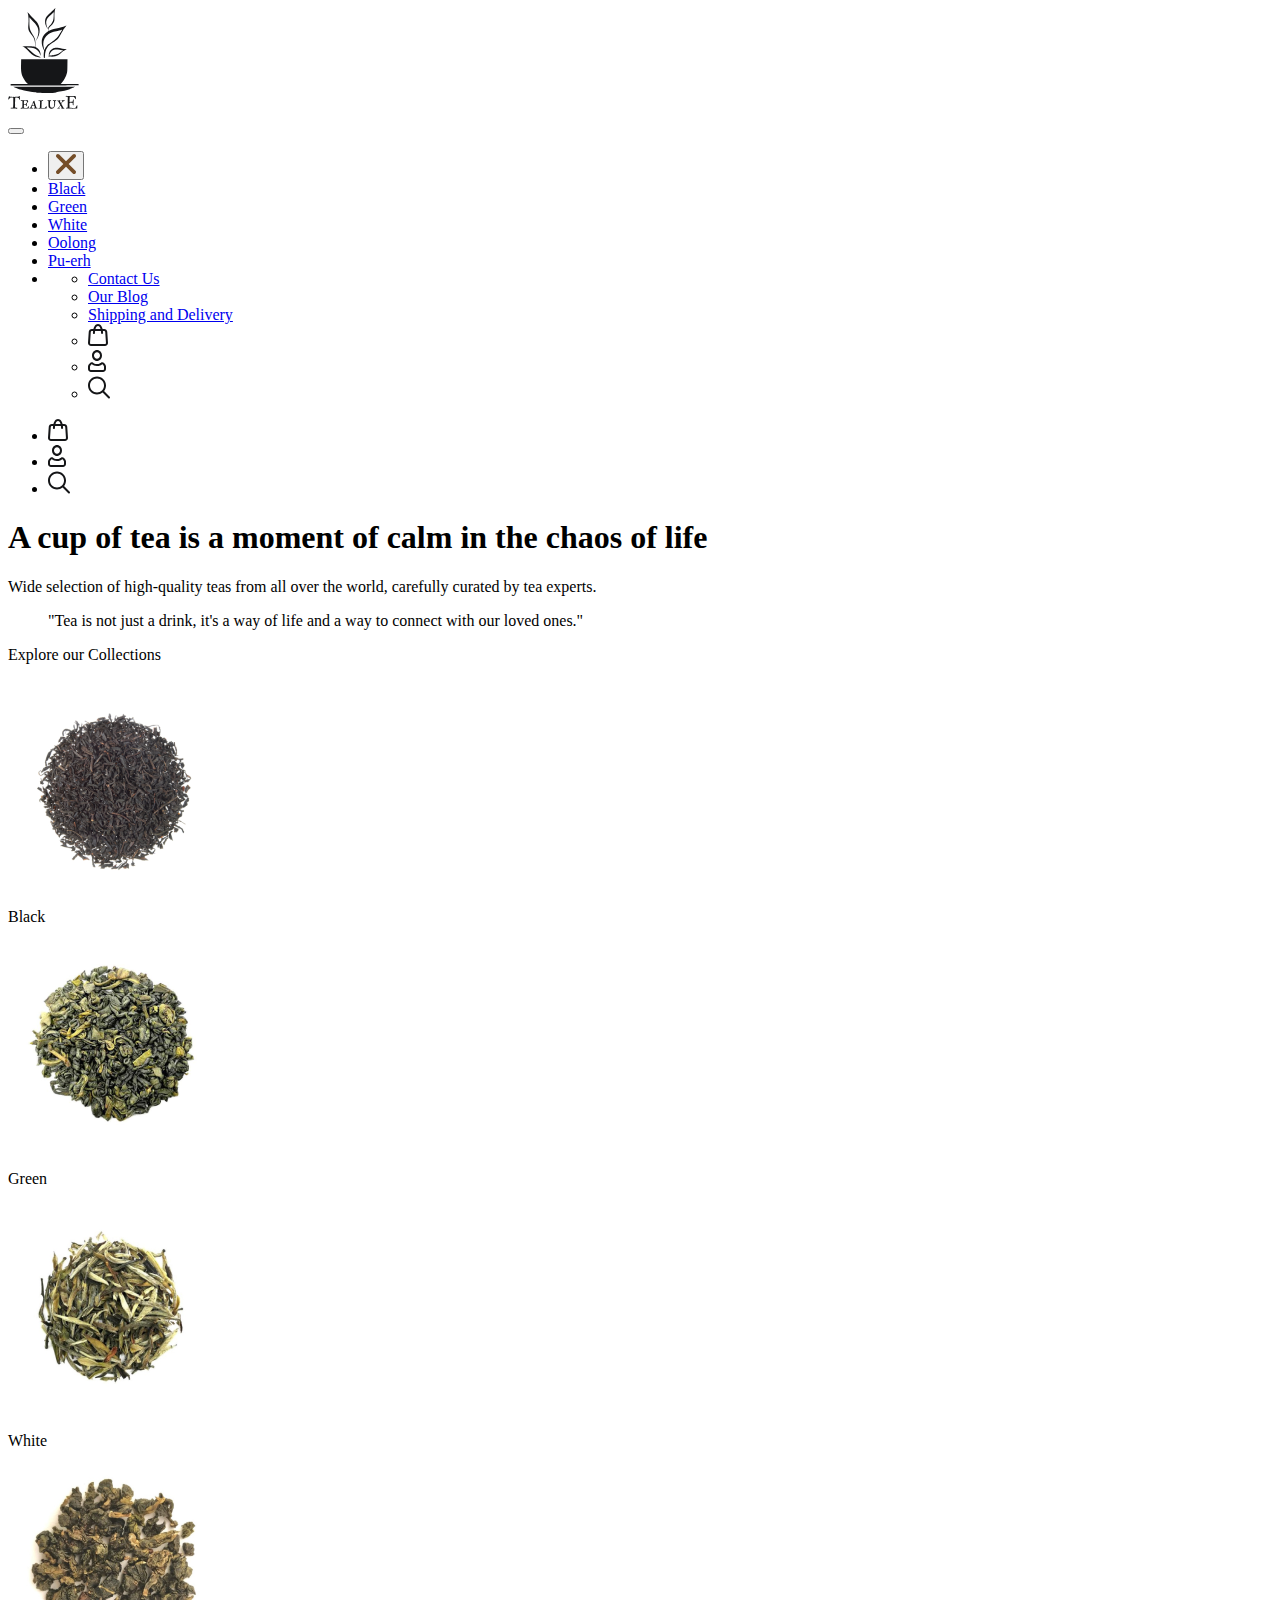
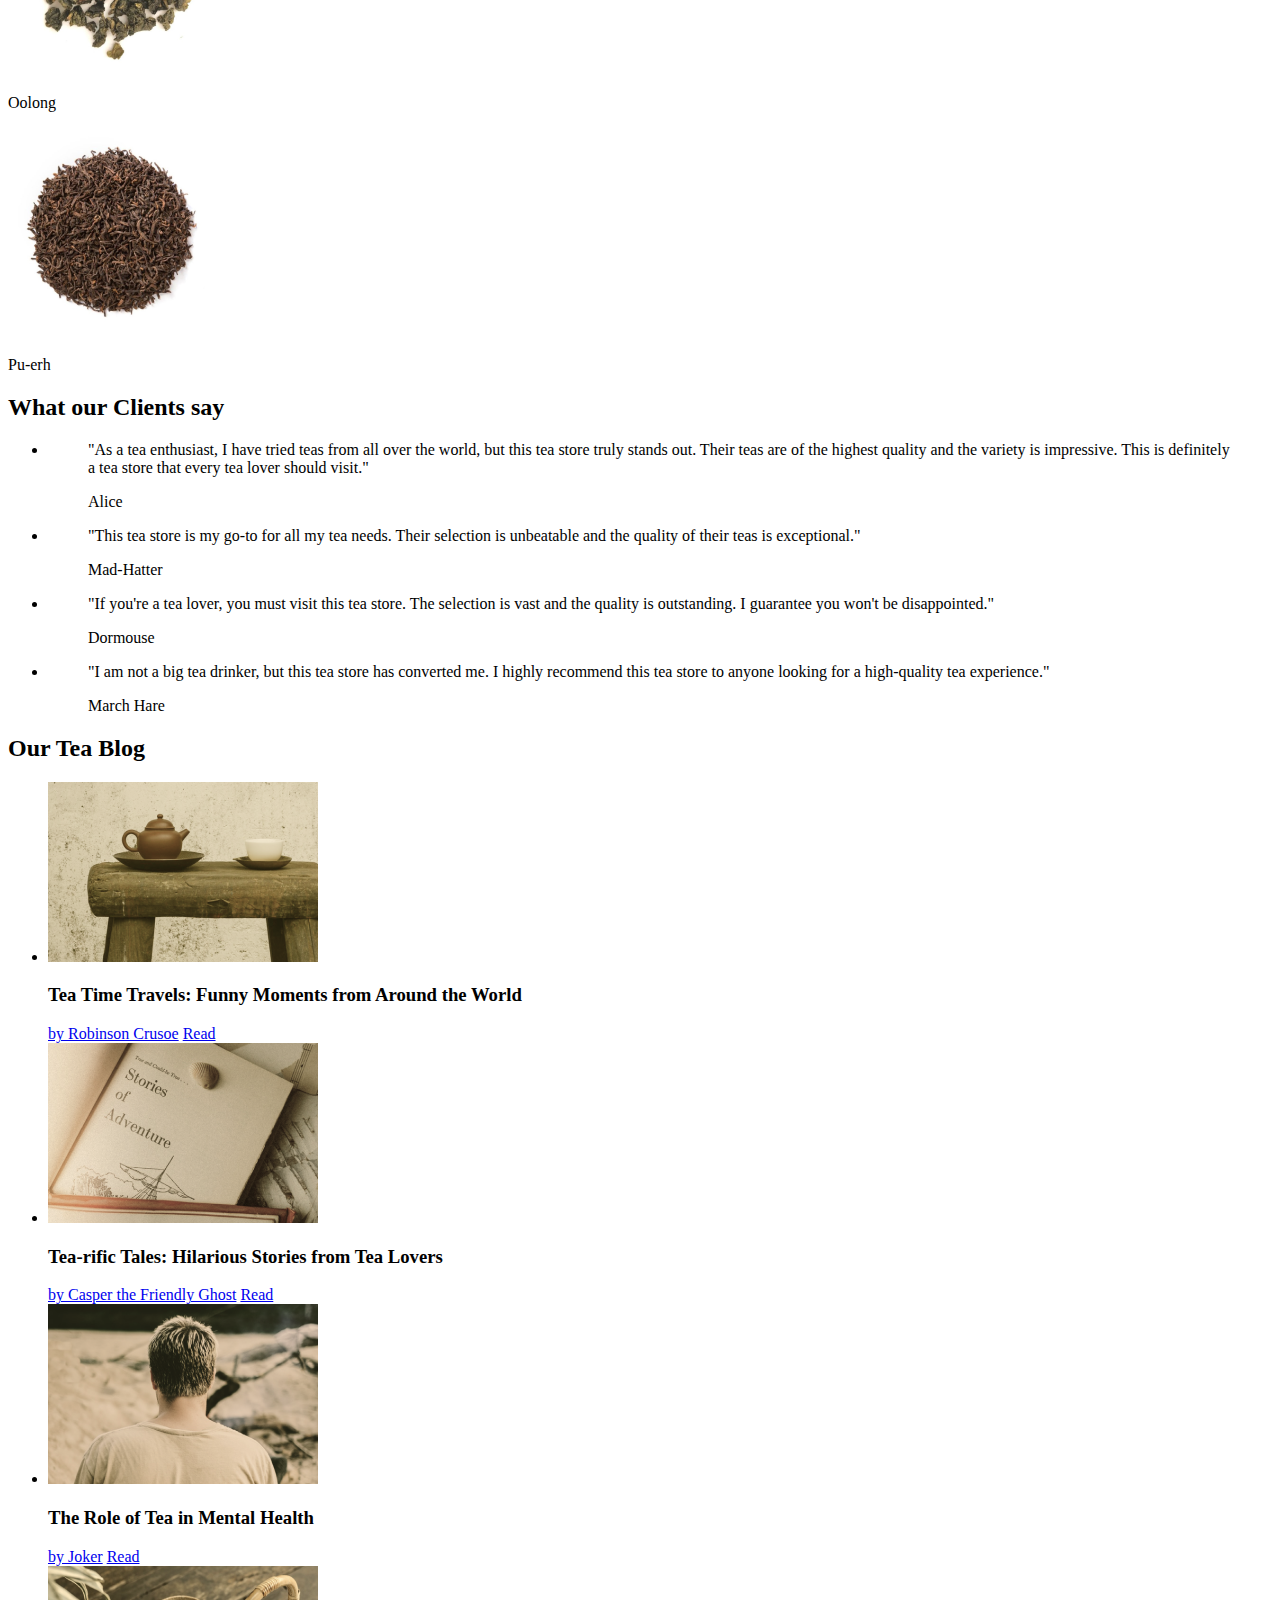
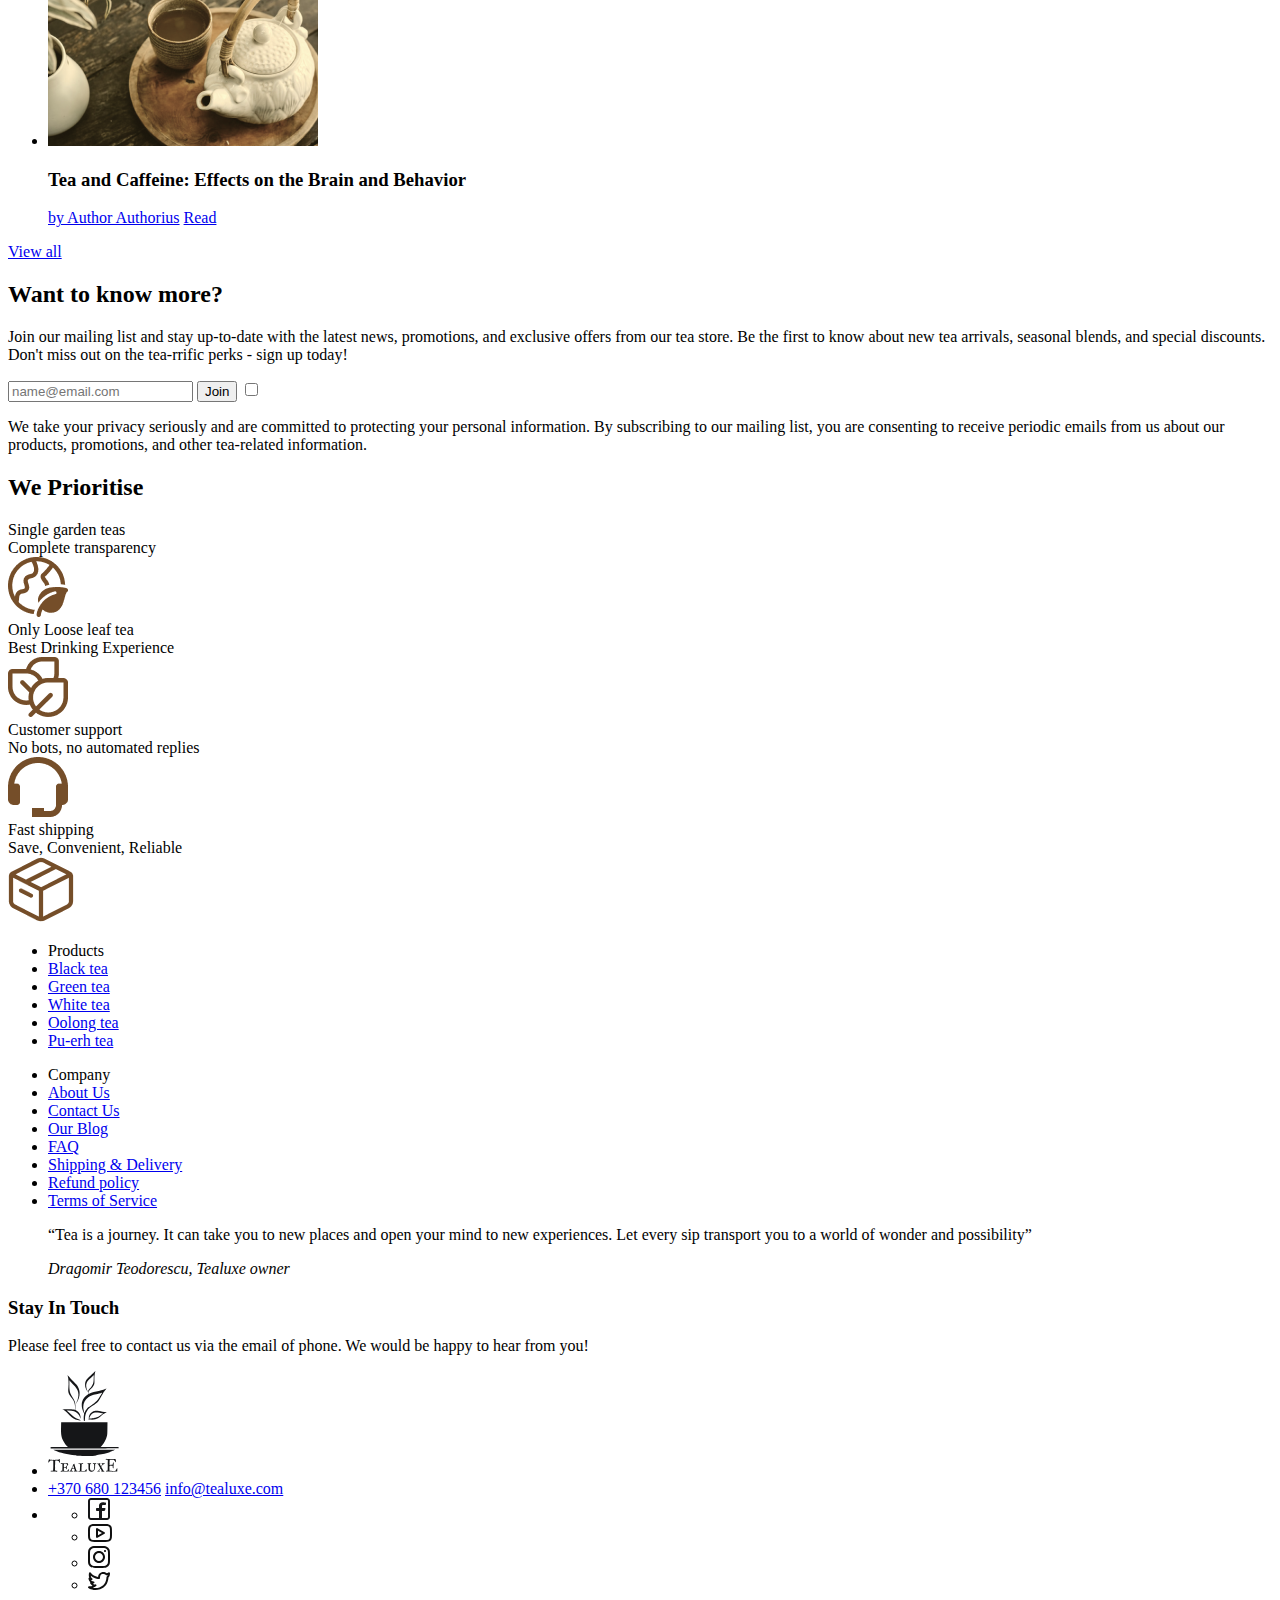
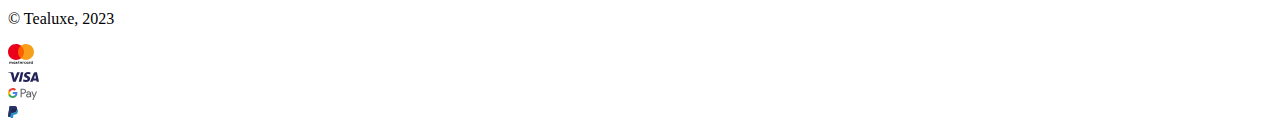
==== index.html @ 5f09abb6 "Update and rename tealuxe.html to index.html" ====
<!DOCTYPE html>
<html lang="ru">
<head>
    <meta charset="UTF-8">
    <meta name="viewport" content="width=device-width, initial-scale=1.0">
    <title>Tealuxe</title>
    <link rel="preconnect" href="https://fonts.googleapis.com">
    <link rel="preconnect" href="https://fonts.gstatic.com" crossorigin>
    <link href="https://fonts.googleapis.com/css2?family=Cormorant:ital,wght@0,300..700;1,300..700&family=Open+Sans:ital,wght@0,300..800;1,300..800&display=swap" rel="stylesheet">
    <link rel="stylesheet" href="style.css">
</head>
<body>
    <div class="wrapper">
        <header class="header">
            <div class="menu__close"></div>
            <div class="container">
                <div class="header_inner">
                    <a class="logo" href="#">
                        <img src="images/logo.svg">
                    </a>
                    <nav class="menu">
                        <button class="menu_btn">
                            <span></span>
                            <span></span>
                            <span></span>
                            <span></span>
                        </button>
                        <ul class="menu_list" >
                            <li class="menu_close">
                                <button class="menu_close_btn">
                                    <img src="images/iconClose.svg">
                                </button>
                            </li>
                            <li class="menu_item">
                                <a class="menu_link" href="#">Black</a>
                            </li>
                            <li class="menu_item">
                                <a class="menu_link" href="#">Green</a>
                            </li>
                            <li class="menu_item">
                                <a class="menu_link" href="#">White</a>
                            </li>
                            <li class="menu_item">
                                <a class="menu_link" href="#">Oolong</a>
                            </li>
                            <li class="menu_item">
                                <a class="menu_link" href="#">Pu-erh</a>
                            </li>
                            <li class="mobile_nav">
                                <ul class="mobile_menu">
                                    <li class="mobile_menu_item">
                                        <a class="mobile_menu_link" href="#">Contact Us</a>
                                    </li>
                                    <li class="mobile_menu_item">
                                        <a class="mobile_menu_link" href="#">Our Blog</a>
                                    </li>
                                    <li class="mobile_menu_item">
                                        <a class="mobile_menu_link" href="#">Shipping and Delivery</a>
                                    </li>
                                </ul>
                                <ul class="mobile_actions">
                                    <li class="mobile_action_item">
                                        <a class="mobile_action_link" href="#">
                                            <img src="images/basket.svg" alt="basket">
                                        </a>
                                    </li>
                                    <li class="mobile_action_item">
                                        <a class="mobile_action_link" href="#">
                                            <img src="images/user.svg" alt="user">
                                        </a>
                                    </li>
                                    <li class="mobile_action_item">
                                        <a class="mobile_action_link" href="#">
                                            <img src="images/search.svg" alt="user">
                                        </a>
                                    </li>
                                </ul>
                            </li>
                        </ul>
                    </nav>
                    <ul class="user_actions">
                        <li class="user_action_item">
                            <a class="user_action_link" href="#">
                                <img src="images/basket.svg" alt="basket">
                            </a>
                        </li>
                        <li class="user_action_item">
                            <a class="user_action_link" href="#">
                                <img src="images/user.svg" alt="user">
                            </a>
                        </li>
                        <li class="user_action_item user_action_item_search">
                            <a class="user_action_link" href="#">
                                <img src="images/search.svg" alt="user">
                            </a>
                        </li>
                    </ul>
                </div>
            </div>
        </header>

        <main class="main">
            <section class="top">
                <div class="container">
                    <div class="top_inner">
                        <h1 class="top_title">
                            A cup of tea is a moment of calm in the chaos of life
                        </h1>
                        <p class="top_text">
                            Wide selection of high-quality teas from all over the world, carefully curated by tea experts.
                        </p>
                    </div>
                </div>
            </section>
            <blockquote class="blockquote_text">
                <p>
                    "Tea is not just a drink, it's a way of life and a way to connect with our loved ones."
                </p>
            </blockquote>

            <section class="assortment">
                <div class="container">
                    <div class="assortment_header">
                        <p>
                            Explore our Collections
                        </p>
                    </div>
                    <div class="assortment_list">
                        <div class="assortment_item">
                            <img class="assortment_img" src="images/black.png" alt="">
                            <p class="assortment_name">Black</p>
                        </div>
                        <div class="assortment_item">
                            <img class="assortment_img" src="images/green.png" alt="">
                            <p class="assortment_name">Green</p>
                        </div>
                        <div class="assortment_item">
                            <img class="assortment_img" src="images/white.png" alt="">
                            <p class="assortment_name">White</p>
                        </div>
                        <div class="assortment_item">
                            <img class="assortment_img" src="images/oolong.png" alt="">
                            <p class="assortment_name">Oolong</p>
                        </div>
                        <div class="assortment_item">
                            <img class="assortment_img" src="images/puerh.png" alt="">
                            <p class="assortment_name">Pu-erh</p>
                        </div>
                    </div>
                </div>
            </section>

            <section class="reviews">
                <div class="container">
                    <h2 class="assortment_header">
                        What our Clients say
                    </h2>
                    <ul class="reviews_list">
                        <li class="reviews_item">
                            <blockquote>
                                <p class="reviews_text">
                                    "As a tea enthusiast, I have tried teas from all over the world, but this tea store truly stands out. Their teas are of the highest quality and the variety is impressive. This is definitely a tea store that every tea lover should visit."
                                </p>
                                <p class="reviews_name">Alice</p>
                            </blockquote>
                        </li>

                        <li class="reviews_item">
                            <blockquote>
                                <p class="reviews_text">
                                    "This tea store is my go-to for all my tea needs. Their selection is unbeatable and the quality of their teas is exceptional."
                                </p>
                                <p class="reviews_name">Mad-Hatter</p>
                            </blockquote>
                        </li>

                        <li class="reviews_item">
                            <blockquote>
                                <p class="reviews_text">
                                    "If you're a tea lover, you must visit this tea store. The selection is vast and the quality is outstanding. I guarantee you won't be disappointed."
                                </p>
                                <p class="reviews_name">Dormouse</p>
                            </blockquote>
                        </li>

                        <li class="reviews_item reviews_item_hide">
                            <blockquote>
                                <p class="reviews_text">
                                    "I am not a big tea drinker, but this tea store has converted me. I highly recommend this tea store to anyone looking for a high-quality tea experience."
                                </p>
                                <p class="reviews_name">March Hare</p>
                            </blockquote>
                        </li>
                    </ul>
                </div>
            </section>
            <section class="mainBlog">
                <div class="container">
                    <h2 class="assortment_header">Our Tea Blog</h2>
                    <ul class="mainBlogList">
                        <li class="mainBlogItem">
                            <img class="mainBlogItemImg" src="images/Blog1.png" alt="">
                            <div class="mainBlogContent">
                                <h3 class="mainBlogItemTitle">
                                    Tea Time Travels: Funny Moments from Around the World
                                </h3>
                                <a class="mainBlogItemAuthor" href="#">by Robinson Crusoe</a>
                                <a class="mainBlogItemLink" href="#">Read</a>
                            </div>
                        </li>

                        <li class="mainBlogItem">
                            <img class="mainBlogItemImg" src="images/Blog2.png" alt="">
                            <div class="mainBlogContent">
                                <h3 class="mainBlogItemTitle">
                                    Tea-rific Tales: Hilarious Stories from Tea Lovers
                                </h3>
                                <a class="mainBlogItemAuthor" href="#">by Casper the Friendly Ghost</a>
                                <a class="mainBlogItemLink" href="#">Read</a>
                            </div>
                        </li>

                        <li class="mainBlogItem">
                            <img class="mainBlogItemImg" src="images/Blog3.png" alt="">
                            <div class="mainBlogContent">
                                <h3 class="mainBlogItemTitle">
                                    The Role of Tea in Mental Health
                                </h3>
                                <a class="mainBlogItemAuthor" href="#">by Joker</a>
                                <a class="mainBlogItemLink" href="#">Read</a>
                            </div>
                        </li>

                        <li class="mainBlogItem">
                            <img class="mainBlogItemImg" src="images/Blog4.png" alt="">
                            <div class="mainBlogContent">
                                <h3 class="mainBlogItemTitle">
                                    Tea and Caffeine: Effects on the Brain and Behavior
                                </h3>
                                <a class="mainBlogItemAuthor" href="#">by Author Authorius</a>
                                <a class="mainBlogItemLink" href="#">Read</a>
                            </div>
                        </li>
                    </ul>
                    <a class="mainBlogLink" href="#">View all</a>
                </div>
            </section>

            <section class="mailingList">
                <div class="container">
                    <h2 class="assortment_header mailingListTitle">
                        Want to know more?
                    </h2>
                    <div class="mailingListInner">
                        <p class="mailingListText">
                            Join our mailing list and stay up-to-date with the latest news, promotions, and exclusive offers from our tea store. Be the first to know about new tea arrivals, seasonal blends, and special discounts. Don't miss out on the tea-rrific perks - sign up today!
                        </p>
                        <form class="mailingListForm" action="#">
                            <input class="mailingListEmail" type="email" placeholder="name@email.com">
                            <button class="mailingListBtn" type="submit">Join</button>
                            <label class="mailingListLabel">
                                <input class="checkbox" type="checkbox">
                                <span class="checkboxStyle"></span>
                                <p class="checkboxText">
                                    We take your privacy seriously and are committed to protecting your personal information. By subscribing to our mailing list, you are consenting to receive periodic emails from us about our products, promotions, and other tea-related information.
                                </p>
                            </label>
                        </form>
                    </div>
                </div>
            </section>

            <section class="prioritise">
                <div class="container">
                    <h2 class="assortment_header">We Prioritise</h2>
                    <div class="prioritiseItems">

                        <div class="prioritiseItem">
                            <div class="prioritiseTitle">Single garden teas</div>
                            <div class="prioritiseDescription">Complete transparency</div>
                            <img src="images/garden.png">
                        </div>

                        <div class="prioritiseItem">
                            <div class="prioritiseTitle">Only Loose leaf tea</div>
                            <div class="prioritiseDescription">Best Drinking Experience</div>
                            <img src="images/leaf.png">
                        </div>

                        <div class="prioritiseItem">
                            <div class="prioritiseTitle">Customer support</div>
                            <div class="prioritiseDescription">No bots, no automated replies</div>
                            <img src="images/support.png">
                        </div>

                        <div class="prioritiseItem">
                            <div class="prioritiseTitle">Fast shipping</div>
                            <div class="prioritiseDescription">Save, Convenient, Reliable</div>
                            <img src="images/delivery.png">
                        </div>
                    </div>
                </div>
            </section>
        </main>
        <footer class="footer">
            <div class="container">
                <div class="footerInner">
                    <ul class="footerNavProducts">

                        <li class="footerProductsTitle">
                            Products
                        </li>

                        <li class="footerProductsItem">
                            <a class="footerProductsLink" href="#">Black tea</a>
                        </li>

                        <li class="footerProductsItem">
                            <a class="footerProductsLink" href="#">Green tea</a>
                        </li>

                        <li class="footerProductsItem">
                            <a class="footerProductsLink" href="#">White tea</a>
                        </li>

                        <li class="footerProductsItem">
                            <a class="footerProductsLink" href="#">Oolong tea</a>
                        </li>

                        <li class="footerProductsItem">
                            <a class="footerProductsLink" href="#">Pu-erh tea</a>
                        </li>
                    </ul>

                    <ul class="footerNavCompany">

                        <li class="footerCompanyTitle">
                            Company
                        </li>

                        <li class="footerCompanyItem">
                            <a class="footerCompanyLink" href="#">About Us</a>
                        </li>

                        <li class="footerCompanyItem">
                            <a class="footerCompanyLink" href="#">Contact Us</a>
                        </li>

                        <li class="footerCompanyItem">
                            <a class="footerCompanyLink" href="#">Our Blog</a>
                        </li>

                        <li class="footerCompanyItem">
                            <a class="footerCompanyLink" href="#">FAQ</a>
                        </li>

                        <li class="footerCompanyItem">
                            <a class="footerCompanyLink" href="#">Shipping & Delivery</a>
                        </li>

                        <li class="footerCompanyItem">
                            <a class="footerCompanyLink" href="#">Refund policy</a>
                        </li>

                        <li class="footerCompanyItem">
                            <a class="footerCompanyLink" href="#">Terms of Service</a>
                        </li>

                    </ul>

                    <blockquote class="footerBlockquote">
                        <p class="footerBlockquoteText">“Tea is a journey. It can take you to new places and open your mind to new experiences. Let every sip transport you to a world of wonder and possibility”</p>
                        <cite class="footerBlockquoteAuthor">
                            Dragomir Teodorescu,
                            <span>Tealuxe owner</span>
                        </cite>
                    </blockquote>

                    <div class="footerContacts">
                        <h3 class="footerContactsTitle">Stay In Touch</h3>
                        <p class="footerContactsText">Please feel free to contact us via the email of phone. We would be happy to hear from you!</p>

                        <ul class="footerNav">

                            <li class="footerNavLogo">
                                <a class="footerLogo">
                                    <img src="images/logo.svg">
                                </a>
                            </li>

                            <li class="footerNavContacts">
                                <a class="footerNavPhone" href="tel:+370680123456">+370 680 123456</a>
                                <a class="footerNavEmail" href="mailto:info@tealuxe.com">info@tealuxe.com</a>
                            </li>

                            <li class="footerSocial">

                                <ul class="footerSocialList">
                                    <li class="footerSocialItem">
                                        <a class="footerSocialLink" href="#">
                                            <img src="images/facebook.svg">    
                                        </a>
                                    </li>

                                    <li class="footerSocialItem">
                                        <a class="footerSocialLink" href="#">
                                            <img src="images/youtube.svg">    
                                        </a>
                                    </li>

                                    <li class="footerSocialItem">
                                        <a class="footerSocialLink" href="#">
                                            <img src="images/inst.svg">    
                                        </a>
                                    </li>
                                    
                                    <li class="footerSocialItem">
                                        <a class="footerSocialLink" href="#">
                                            <img src="images/twitter.svg">    
                                        </a>
                                    </li>
                                </ul>
                            </li>
                        </ul>
                    </div>
                </div>

                <div class="footerBottom">
                    <p class="footerCopy">© Tealuxe, 2023</p>
                    <div class="partnersLogo">

                        <div class="partnersLogoItem">
                            <img src="images/logos_mastercard.svg">
                        </div>

                        <div class="partnersLogoItem">
                            <img src="images/logos_visa.svg">
                        </div>

                        <div class="partnersLogoItem">
                            <img src="images/logos_google-pay.svg">
                        </div>

                        <div class="partnersLogoItem">
                            <img src="images/logos_paypal.svg">
                        </div>
                    </div>
                </div>
            </div>
        </footer>
    </div>

    <script src="tealuxe.js"></script>
</body>
</html>
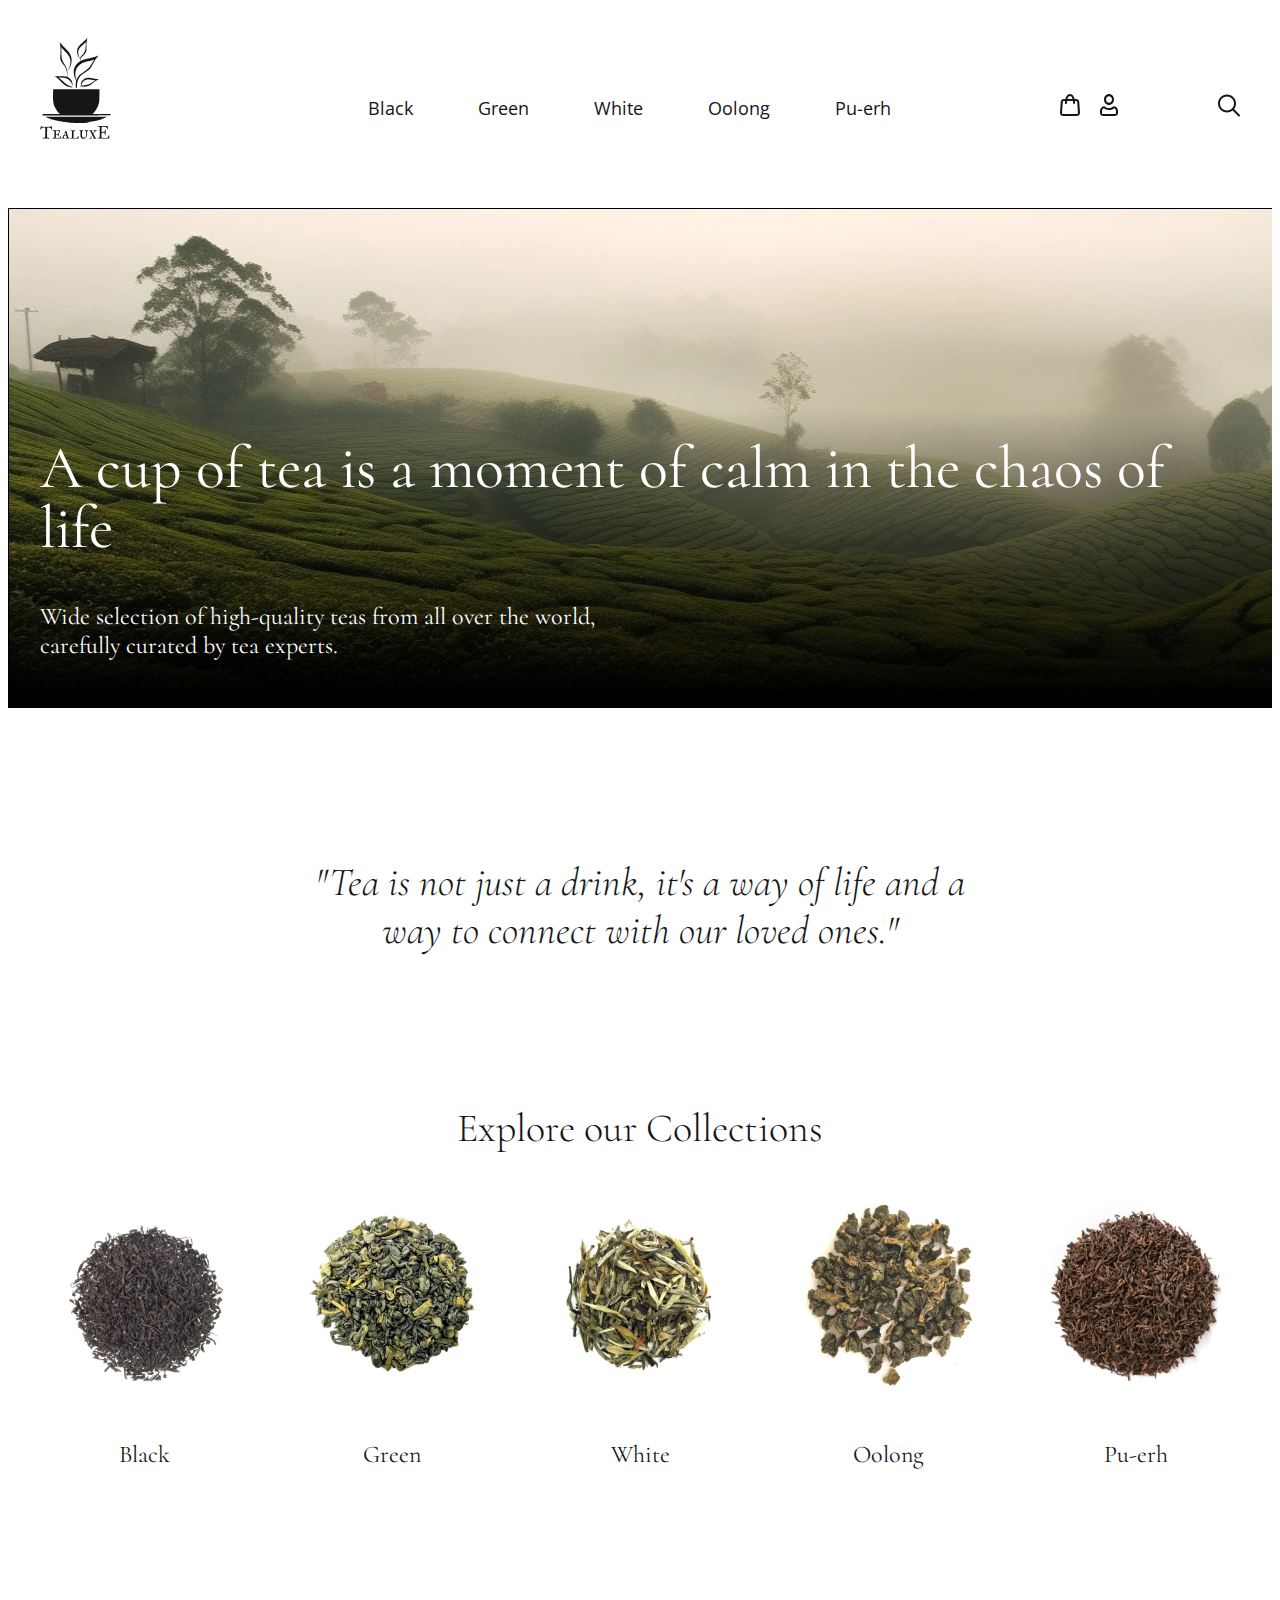
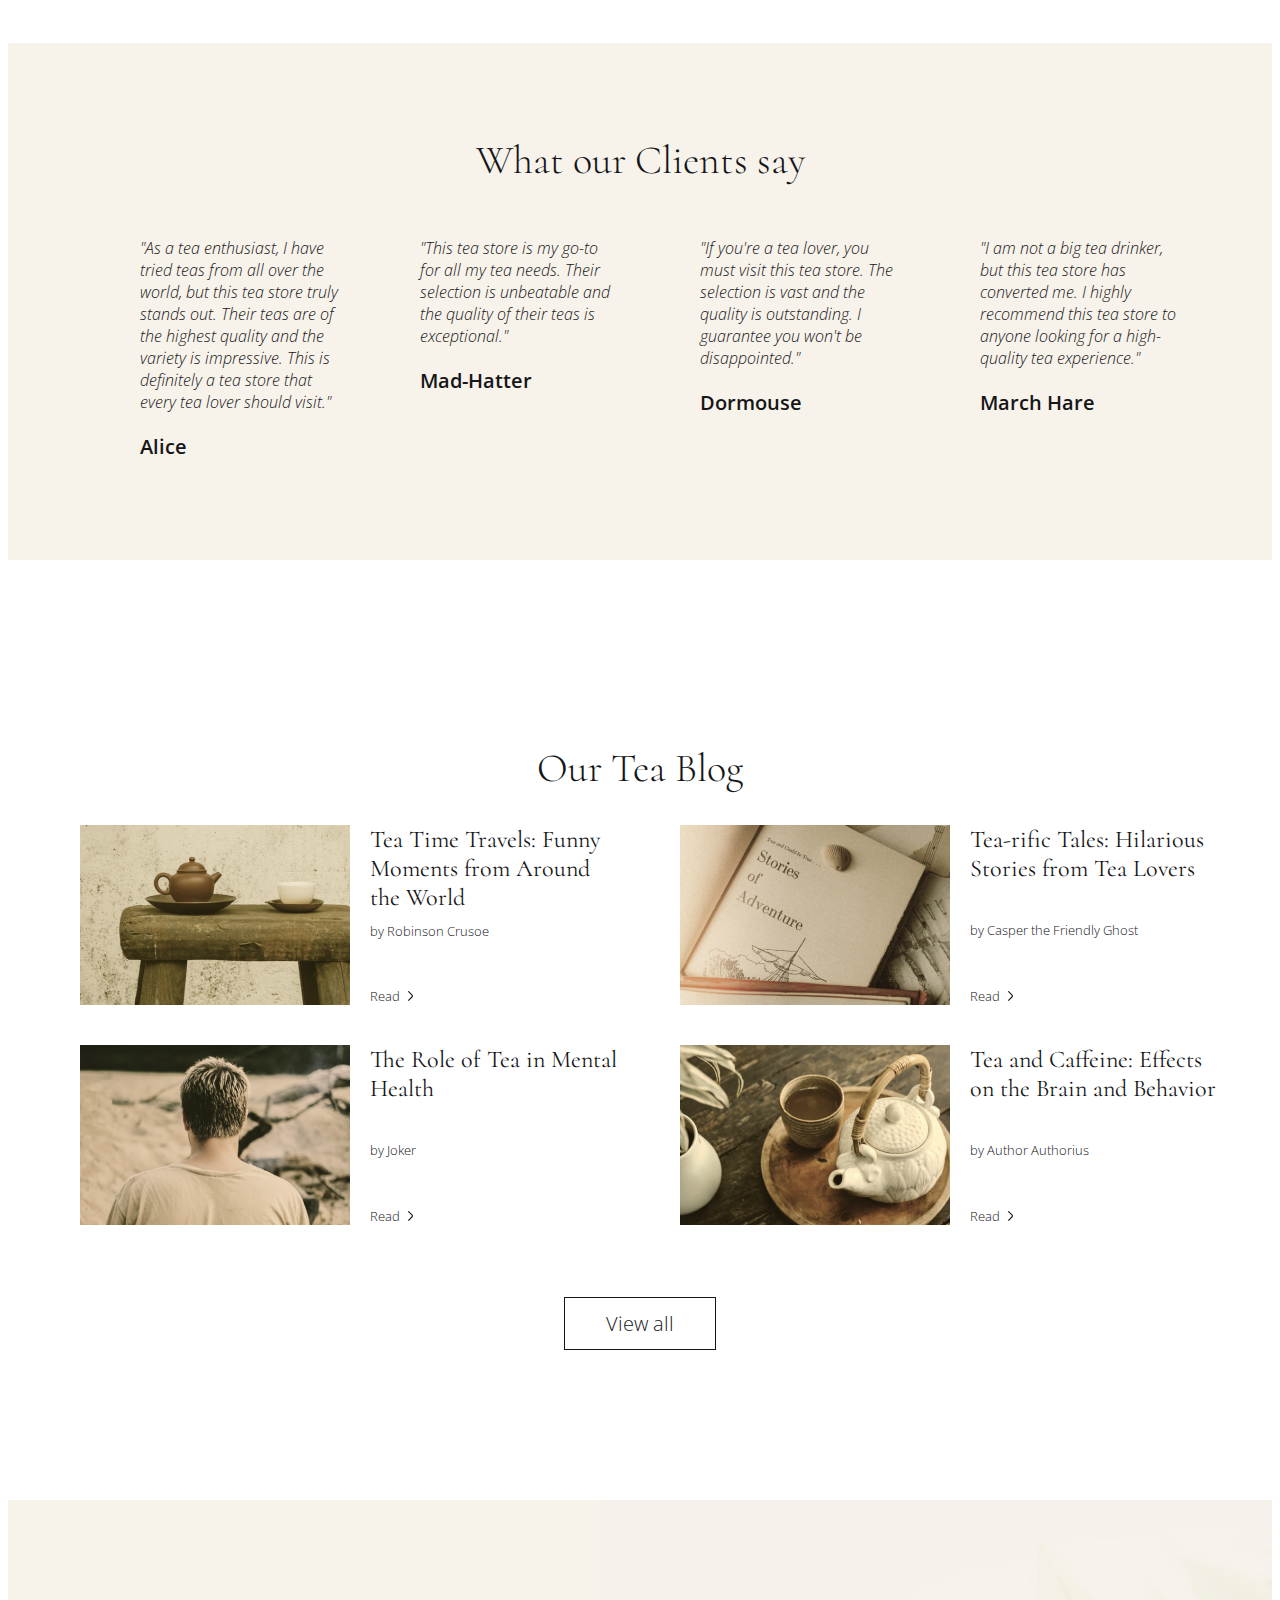
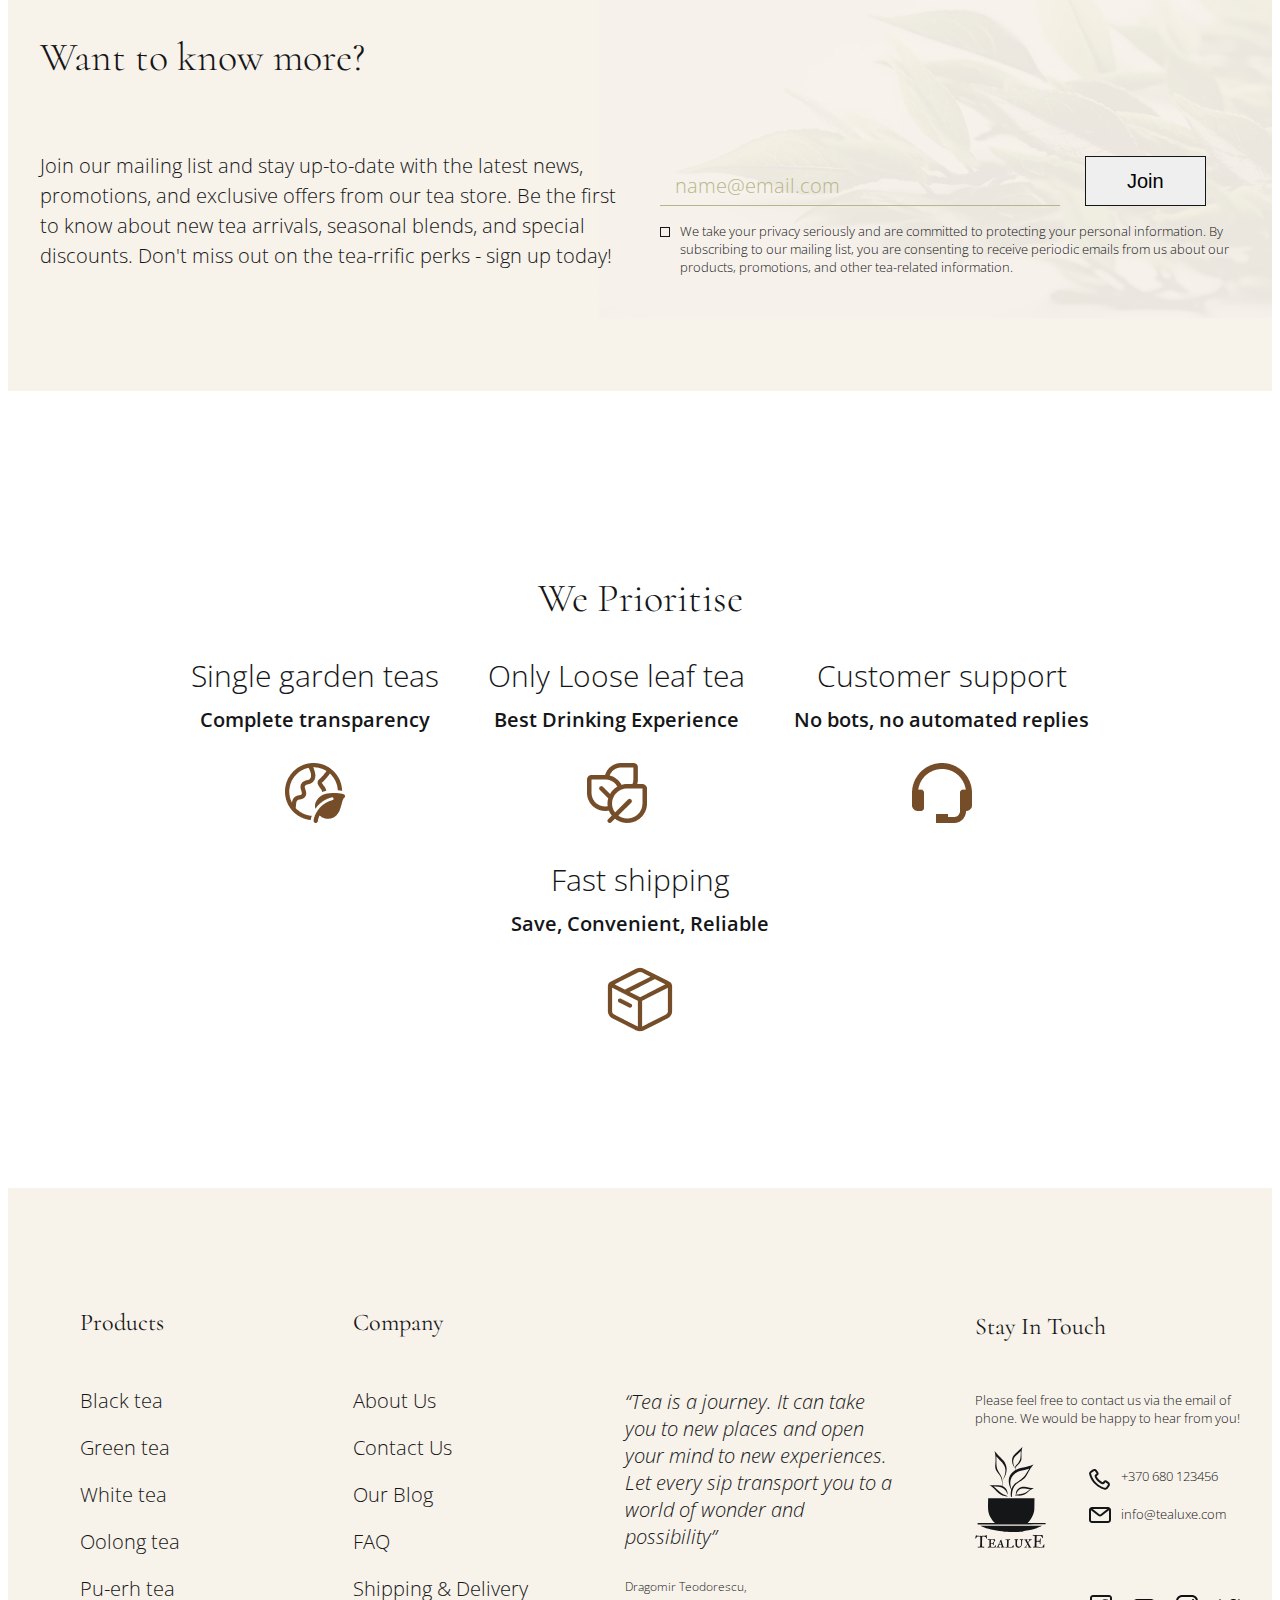
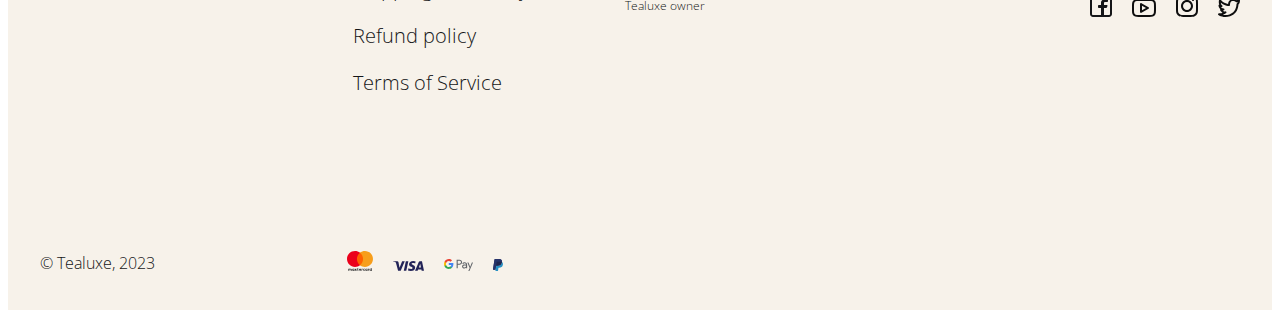
==== commit bf80b4e9: "Update index.html" ====
--- a/index.html
+++ b/index.html
@@ -7,7 +7,7 @@
     <link rel="preconnect" href="https://fonts.googleapis.com">
     <link rel="preconnect" href="https://fonts.gstatic.com" crossorigin>
     <link href="https://fonts.googleapis.com/css2?family=Cormorant:ital,wght@0,300..700;1,300..700&family=Open+Sans:ital,wght@0,300..800;1,300..800&display=swap" rel="stylesheet">
-    <link rel="stylesheet" href="style.css">
+    <link rel="stylesheet" href="styles.css">
 </head>
 <body>
     <div class="wrapper">
--- a/styles.css
+++ b/styles.css
@@ -0,0 +1,1052 @@
+html {
+    box-sizing: border-box;
+}
+
+*,
+*::after,
+*::before{
+    box-sizing: inherit;
+}
+
+.html,
+.body {
+    height: 100%;
+}
+
+.wrapper {
+    min-height: 100%;
+    display: flex;
+    flex-direction: column;
+}
+
+.main {
+    flex-grow: 1;
+}
+
+a {
+    text-decoration: none;
+    color: inherit;
+}
+
+.button {
+    padding: 0;
+    background-color: transparent;
+    border: none;
+}
+
+ul {
+    list-style: none;
+}
+
+.container {
+    max-width: 1240px;
+    margin: 0 auto;
+    padding-left: 20px;
+    padding-right: 20px;
+}
+
+body {
+    font-family: 'Open Sans', sans-serif;
+    color: #151618;
+    font-size: 20px;
+    font-weight: 300;
+    line-height: normal;
+}
+
+.header_inner {
+    display: flex;
+    justify-content: space-between;
+    align-items: center;
+    padding: 30px 0;
+    min-height: 140px;
+}
+
+.logo {
+    margin-bottom: 35px;
+    display: flex;
+}
+
+.menu_btn {
+    display: none;
+    width: 40px;
+    height: 18px;
+    flex-direction: column;
+    justify-content: space-between;
+    border: none;
+    background-color: transparent;
+    position: relative;
+    z-index: 2;
+}
+
+.menu__close {
+    display: none;
+    position: absolute;
+    top: 0;
+    bottom: 0;
+    left: 0;
+    right: 0;
+    background-color: rgb(0, 0, 0, .5);
+    z-index: 1;
+}
+
+.menu__close.menu_open {
+    display: block;
+}
+
+
+.mobile_actions,
+.mobile_nav,
+.menu_close {
+    display: none;
+}
+
+.menu_btn span {
+    background-color: black;
+    height: 2px;
+    width: 30px;
+    border: none;
+}
+
+.menu_list {
+    display: flex;
+    align-items: center;
+    gap: 0 65px;
+    font-weight: 400;
+    font-size: 18px;
+    margin-left: 85px;
+    z-index: 3;
+}
+
+.user_actions {
+    display: flex;
+    align-items: center;
+    gap: 0 20px;
+}
+
+.user_action_item_search {
+    margin-left: 80px;
+}
+
+.top {
+    background-image: url(images/Group91.png);
+    background-repeat: no-repeat;
+    background-position: bottom left;
+    block-size: cover;
+}
+
+.top_inner {
+    min-height: 500px;
+    color: white;
+    font-family: 'Cormorant', serif;
+    font-weight: 400;
+    display: flex;
+    flex-direction: column;
+    justify-content: end;
+}
+
+.top_title {
+    font-size: 60px;
+    margin-bottom: 20px;
+    max-width: 790%;
+    line-height: 1;
+    font-weight: 400;
+}
+
+.top_text {
+    font-size: 24px;
+    margin-bottom: 48px;
+    max-width: 560px;
+}
+
+.blockquote_text {
+    font-family: 'Cormorant', serif;
+    font-style: italic;
+    font-size: 40px;
+    font-weight: 100;
+    text-align: center;
+    max-width: 704px;
+    margin: 150px auto;
+}
+
+.assortment {
+    margin-bottom: 150px;
+}
+
+.assortment_header {
+    font-family: 'Cormorant', serif;
+    text-align: center;
+    font-size: 40px;
+    font-weight: 100;
+}
+
+.assortment_list {
+    display: flex;
+    text-align: center;
+    gap: 0 40px;
+}
+
+.assortment_img {
+    max-width: 208px;
+    max-height: 208px;
+    width: 100%;
+}
+
+.assortment_name {
+    font-family: 'Cormorant', serif;
+    padding-top: 10px;
+    font-size: 24px;
+    font-weight: 400;
+}
+
+.reviews {
+    background-color: #F7F2EA;
+    padding: 60px 0;
+}
+
+.reviews_list {
+    display: flex;
+    justify-content: center;
+}
+
+.reviews_item {
+    flex-basis: 280px;
+}
+
+.reviews_text {
+    font-size: 16px;
+    font-style: italic;
+    margin-bottom: 10px;
+}
+
+.reviews_name {
+    font-weight: 600;
+}
+
+.mainBlog {
+    padding: 150px 0;
+}
+
+.mainBlogList {
+    display: flex;
+    flex-wrap: wrap;
+    gap: 40px 58px;
+}
+
+.mainBlogItem {
+    flex-basis: 542px;
+    display: flex;
+    gap: 0 20px;
+}
+
+.mainBlogContent {
+    display: flex;
+    flex-direction: column;
+}
+
+.mainBlogItemTitle {
+    font-family: 'Cormorant', serif;
+    font-size: 24px;
+    font-weight: 400;
+    margin-bottom: 10px;
+    margin-top: 0;
+    min-height: 86px;
+}
+
+.mainBlogItemAuthor {
+    font-size: 13px;
+}
+
+.mainBlogItemLink {
+    font-size: 13px;
+    margin-top: auto;
+    position: relative;
+}
+
+.mainBlogItemLink::after {
+    content: '';
+    background-image: url(images/arrow.svg);
+    position: absolute;
+    width: 5px;
+    height: 10px;
+    margin-left: 8px;
+    bottom: 4px;
+}
+
+.mainBlogLink {
+    padding: 12px 41px;
+    display: flex;
+    justify-content: center;
+    margin: 72px auto 0;
+    border: 1px solid #151618;
+    width: 152px;
+}
+
+.mailingList {
+    padding: 100px 0;
+    background-color: #F7F2EA;
+    background-image: url(images/tea.png);
+    background-repeat: no-repeat;
+    background-position: top right;
+}
+
+.mailingListTitle {
+    text-align: left;
+    margin-bottom: 50px;
+}
+
+.mailingListInner {
+    display: flex;
+    gap: 60px 40px;
+}
+
+.mailingListText {
+    line-height: 1.5;
+    flex-basis: 580px;
+}
+
+.mailingListForm {
+    display: flex;
+    flex-wrap: wrap;
+    flex-basis: 580px;
+    margin-top: 25px;
+}
+
+.mailingListEmail {
+    border: none;
+    border-bottom: 1px solid #b8b58b;
+    background-color: transparent;
+    padding: 3px 15px;
+    width: 400px;
+    margin-right: 25px;
+    font-family: 'Open Sans', sans-serif;
+    font-size: 20px;
+    font-style: normal;
+    font-weight: 300;
+    line-height: 1.5;
+    color: #151618;
+    margin-top: 10px;
+}
+
+.mailingListEmail::placeholder {
+    font-family: 'Open Sans', sans-serif;
+    font-size: 20px;
+    font-style: normal;
+    font-weight: 300;
+    line-height: 1.5;
+    color: #b8b58b;
+}
+
+.mailingListBtn {
+    font-family: 'Opwn Sans', sans-serif;
+    font-size: 20px;
+    font-weight: 300;
+    border-color: #fff;
+    border: 1px solid #151618;
+    padding: 12px 41px;
+    cursor: pointer;
+}
+
+.checkboxText {
+ font-size: 13px;
+ padding-left: 20px;
+ margin-top: 0px;
+}
+
+.mailingListLabel{
+    margin-top: 16px;
+}
+
+.checkbox {
+    position: absolute;
+    width: 1px;
+    height: 1px;
+    clip: rect(0, 0, 0, 0);
+    overflow: hidden;
+    padding-left: 10px;
+}
+
+.checkboxStyle {
+    position: absolute;
+    width: 10px;
+    height: 10px;
+    border: 1px solid #151618;
+    margin-top: 5px;
+}
+
+.checkbox:checked + .checkboxStyle::before {
+    content: '';
+    position: absolute;
+    width: 6px;
+    height: 6px;
+    background-color: #151618;
+    top: 1px;
+    left: 1px;
+}
+
+
+.prioritise {
+    padding: 150px 0;
+}
+
+.prioritiseItems {
+    display: flex;
+    text-align: center;
+    justify-content: center;
+    flex-wrap: wrap;
+    gap: 30px 49px;
+}
+
+.prioritiseTitle {
+    font-size: 30px;
+    margin-bottom: 10px;
+    font-weight: 300;
+}
+
+.prioritiseDescription {
+    margin-bottom: 30px;
+    font-weight: 600;
+}
+
+.footer {
+    padding: 100px 0 20px;
+    background-color: #F7F2EA;
+}
+
+.footerInner {
+    margin-bottom: 100px;
+    display: grid;
+    grid-template-columns: repeat(4, 1fr);
+    gap: 0 40px;
+}
+
+.footerProductsTitle,
+.footerCompanyTitle,
+.footerContactsTitle {
+    font-weight: 400;
+    font-size: 24px;
+    font-family: 'Cormorant', serif;
+    margin-bottom: 50px;
+}
+
+.footerProductsItem,
+.footerCompanyItem {
+    margin-bottom: 20px;
+}
+
+.footerBlockquoteText {
+    margin-top: 80px;
+    font-style: italic;
+    margin-bottom: 20px;
+    /* width: 280px; */
+}
+
+.footerBlockquote {
+    width: 270px;
+}
+
+.footerBlockquoteAuthor {
+    font-size: 12px;
+    font-style: normal;
+}
+
+.footerBlockquoteAuthor span{
+    display: block;
+}
+
+.footerContactsText {
+    font-size: 13px;
+    margin-bottom: 20px;
+    /* margin-top: -15px; */
+}
+
+.footerNav {
+    display: flex;
+    flex-wrap: wrap;
+    margin-left: -40px;
+}
+
+.footerNavLogo {
+    margin-right: 40px;
+}
+
+.footerNavContacts {
+    margin-top: 20px;
+}
+
+.footerNavPhone,
+.footerNavEmail {
+    font-size: 13px;
+    position: relative;
+    padding-left: 32px;
+    display: block;
+    margin-bottom: 20px;
+}
+
+.footerNavPhone::before,
+.footerNavEmail::before {
+    content: '';
+    position: absolute;
+    top: 2px;
+    left: 0;
+    width: 22px;
+    height: 16px;
+    background-image: url(images/mail.svg);
+}
+
+.footerNavPhone::before {
+    background-image: url(images/phone.svg);
+    width: 21px;
+    height: 21px;
+}
+
+.footerSocial {
+    margin-top: 40px;
+    margin-left: 75px;
+}
+
+.footerSocialList {
+    display: flex;
+    align-items: center;
+    gap: 0 20px;
+    height: 22px;
+}
+
+
+.footerBottom {
+    display: flex;
+}
+
+.footerCopy {
+    margin-right: 192px;
+    font-size: 16px;
+}
+
+.partnersLogo {
+    display: flex;
+    align-items: center;
+    gap: 0 20px;
+}
+
+
+
+@media (max-width: 1000px) {
+
+    .user_action_item_search {
+        margin-left: 30px;
+    }
+
+    .menu {
+        margin-right: auto;
+    }
+    
+    .menu_list {
+        margin-left: 60px;
+    }
+
+    .logo {
+        margin-bottom: 0;
+    }
+
+    .header_inner {
+        min-height: auto;
+    }
+
+    .blockquote_text {
+        margin-top: 120px;
+        margin-bottom: 135px;
+    }
+
+    .assortment {
+        margin-bottom: 120px;
+    }
+
+    .assortment_list {
+        gap: 0;
+    }
+
+    .reviews_item:last-child {
+        display: none;
+    }
+
+    .mainBlog {
+        padding: 120px 0;
+    }
+
+    .mainBlogItemImg {
+        max-width: 230px;
+    }
+
+    .mainBlogItem {
+        flex-basis: 450px;
+    }
+
+    .mainBlogList {
+        gap: 67px 0px;
+    }
+
+    .mainBlogLink {
+        margin-top: 60px;
+    }
+
+    .mailingListInner {
+        flex-wrap: wrap;
+        justify-content: center;
+    }
+
+    .mailingList {
+        padding: 60px 0;
+    }
+
+    .mailingListTitle {
+        text-align: center;
+    }
+
+    .mailingListText {
+        text-align: center;
+        flex-basis: 780px;
+    }
+
+    .prioritiseItems {
+        gap: 30px 210px;
+    }
+
+    .footerBlockquote {
+        width: 270px;
+    }
+
+    .footerBlockquoteText {
+        margin-top: 0;
+    }
+
+    .footerInner {
+        margin-bottom: 55px;
+    }
+
+    .footerCopy {
+        margin-right: 85px;
+    }
+
+    .footerNavLogo {
+        margin-right: 25px;
+    }
+
+    .footerContacts {
+        width: 240px;
+    }
+
+    .footerSocialList {
+        gap: 0 15px;
+        margin-left: -14px;
+    }
+}
+
+
+@media (max-width: 925px) {
+
+    .menu_list {
+        /* display: none; */
+        transform: translateY(-100%);
+        position: absolute;
+        top: 0;
+        left: 0;
+        right: 0;
+        width: 480px;
+        margin: 0 auto;
+        background-color: white;
+        display: block;
+        text-align: center; 
+        padding-top: 60px;
+        padding-left: 0px;
+        transition: transform 1s ease;
+    }
+
+    .menu_list.menu_list_open {
+        transform: translateY(0%);
+    }
+
+    .menu_close_btn {
+        background-color: transparent;
+        border: none;
+        position: absolute;
+        top: 20px;
+        right: 20px;
+    }
+
+    .mobile_actions,
+    .mobile_nav,
+    .menu_close {
+        display: block
+    }
+
+    .menu_item {
+        font-family: 'Cormorant', serif;
+        font-size: 24px;
+        margin-bottom: 30px;
+    }
+
+    .mobile_menu {
+        padding-top: 60px;
+        padding-left: 0px;
+        margin: 60px 30px;
+        border-top: 2px solid #F7F2EA;
+    }
+
+    .mobile_actions {
+        background-color: #F7F2EA;
+        height: 60px;
+        padding: 0 80px;
+        display: flex;
+        justify-content: space-between;
+        align-items: center;
+    }
+
+    .menu_btn {
+        display: flex;
+    }
+
+    .menu {
+        order: -1;
+        margin-right: 0;
+    }
+
+    .mobile_menu_item {
+        margin-bottom: 35px;
+    }
+
+    .logo {
+        margin-left: auto;
+        margin-right: 200px;
+    }
+}
+
+
+
+@media (max-width: 768px) {
+    .header_inner {
+        padding-left: 64px;
+        padding-right: 64px;
+    }
+
+    .blockquote_text {
+        max-width: 640px;
+    }
+
+    .logo {
+        margin-right: 80px;
+    }
+
+    .assortment_list {
+        flex-wrap: wrap;
+        justify-content: center;
+    }
+
+    .reviews_item:last-child {
+        display: block;
+    }
+
+    .reviews_list {
+        flex-wrap: wrap;
+        gap: 30px 76px;
+    }
+
+    .mainBlogItem {
+        flex-basis: 542px;
+    }
+
+    /* .mainBlogItemImg {
+        min-width: 270px;
+    } */
+
+    .mainBlogList {
+        gap: 30px 20px;
+    }
+
+    .mainBlogItem:nth-child(even) {
+        margin-left: 98px;
+    }
+
+    .mailingListText {
+        flex-basis: 640px;
+    }
+
+    .prioritiseItems {
+        gap: 30px 133px;
+    }
+
+    .footerInner {
+        grid-template-columns: repeat(3, 1fr);
+        grid-template-rows: 1fr 1fr;
+    }
+
+    .footerNavProducts,
+    .footerNavCompany {
+        grid-row: span 3;
+        margin-left: -50px;
+    }
+
+    .footerContacts {
+        grid-column: 3 / 4;
+        grid-row: 2 / 3;
+        margin-left: 40px;
+        margin-top: -50px;
+    }
+
+    .footerBlockquote {
+        margin-right: -20px;
+    }
+}
+
+
+
+@media (max-width: 660px) {
+    .container {
+        padding-left: 10px;
+        padding-right: 10px;
+    }
+
+    .header_inner {
+        padding-left: 0;
+        padding-right: 0;
+    }
+
+    .top_title {
+        font-size: 40px;
+    }
+
+    .blockquote_text {
+        font-size: 16px;
+        max-width: 376px;
+    }
+
+    .menu_list {
+        width: 360px;
+    }
+
+    /* .logo {
+        margin-left: 240px;
+    } */
+
+    .mainBlogItem:nth-child(even) {
+        margin-left: 0px;
+    }
+}
+
+
+
+@media (max-width: 480px) {
+    .logo {
+        margin-right: 20px;
+    }
+
+    .logo img {
+        width: 39px;
+    }
+
+    .menu_list {
+        width: 360px;
+    }
+
+    .assortment {
+        margin-bottom: 60px;
+    }
+
+    .reviews_list {
+        gap: 30px 20px;
+    }
+
+    .reviews {
+        padding: 50px 0;
+    }
+
+    .reviews_item {
+        flex-basis: 100%;
+    }
+
+    .mainBlog {
+        padding: 60px 0;
+    }
+
+    .mainBlogItemImg {
+        max-width: 200px;
+    }
+    
+    .mailingList {
+        padding: 50px 0;
+    }
+
+    .mailingListText {
+        flex-basis: 100%;
+        font-size: 13px;
+    }
+
+    .mailingListInner {
+        gap: 30px 0;
+    }
+
+    .mailingListEmail {
+        width: 305px;
+        margin-right: 20px;
+    }
+
+    .mailingListBtn {
+        padding: 10px 30px;
+    }
+
+    .prioritise {
+        padding: 60px 0;
+    }
+
+    .footer {
+        padding-top: 50px;
+    }
+
+    .footerInner {
+        display: flex;
+        flex-wrap: wrap;
+    }
+
+    .footerBlockquote {
+        width: 100%;
+    }
+
+    .footerBlockquoteText {
+        margin-left: -35px;
+        margin-bottom: 0px;
+        margin-top: 30px;
+    }
+
+    .footerNavProducts, 
+    .footerNavCompany {
+        margin: 0 auto;
+    }
+
+    .footerContacts {
+        margin-top: 10px;
+        width: 100%;
+        text-align: center;
+    }
+
+    .footerBlockquoteAuthor {
+        margin-left: -30px;
+    }
+
+    .footerBlockquoteAuthor span {
+        display: inline;
+    }
+
+    .footerNav {
+        flex-wrap: nowrap;
+        margin-left: -70px;
+    }
+
+    .footerContactsText {
+        margin-left: -45px;
+    }
+
+    .footerSocialList {
+        margin-left: -70px;
+    }
+
+    .footerCopy {
+        margin-right: auto;
+    }
+}
+
+
+
+/* @media (max-width: 360px) {
+    .title {
+        font-size: 24px;
+    }
+
+    .logo {
+        margin-right: 0px;
+    }
+
+    .user_action_item_search {
+        margin-left: 0;
+    }
+
+    .header_inner {
+        padding: 10px 0;
+    }
+
+    .top_title {
+        font-size: 24px;
+        margin-bottom: 10px;
+    }
+
+    .top_text {
+        font-size: 13px;
+        margin-bottom: 30px;
+    }
+
+    .top_inner {
+        min-height: 367px;
+    }
+
+    .blockquote_text {
+        max-width: 340px;
+        margin-top: 70px;
+        margin-bottom: 80px;
+    }
+
+    .assortment_img {
+        max-width: 160px;
+    }
+
+    .assortment {
+        margin-bottom: 60px;
+    }
+
+    .reviews_item {
+        flex-basis: 100%;
+    }
+
+    .reviews_item:last-child,
+    .reviews_item:first-child {
+        display: none;
+    }
+
+    .mainBlogItem {
+        display: block;
+        max-width: 270px;
+    }
+
+    .mainBlogList {
+        margin-right: 40px;
+    }
+
+    .mainBlogItemImg {
+        max-width: 100%;
+    }
+
+    .mainBlogItem:nth-child(even) {
+        display: none;
+    }
+
+    .mainBlogItemTitle {
+        min-height: auto;
+    }
+
+    .prioritise {
+        padding: 50px 0;
+    }
+
+    .prioritiseTitle {
+        font-size: 20px;
+    }
+
+    .prioritiseDescription {
+        font-size: 10px;
+        font-weight: 400;
+    }
+
+    .prioritiseItems {
+        gap: 40px 100px;
+    }
+
+    .mailingListEmail {
+        width: 205px;
+    }
+} */
